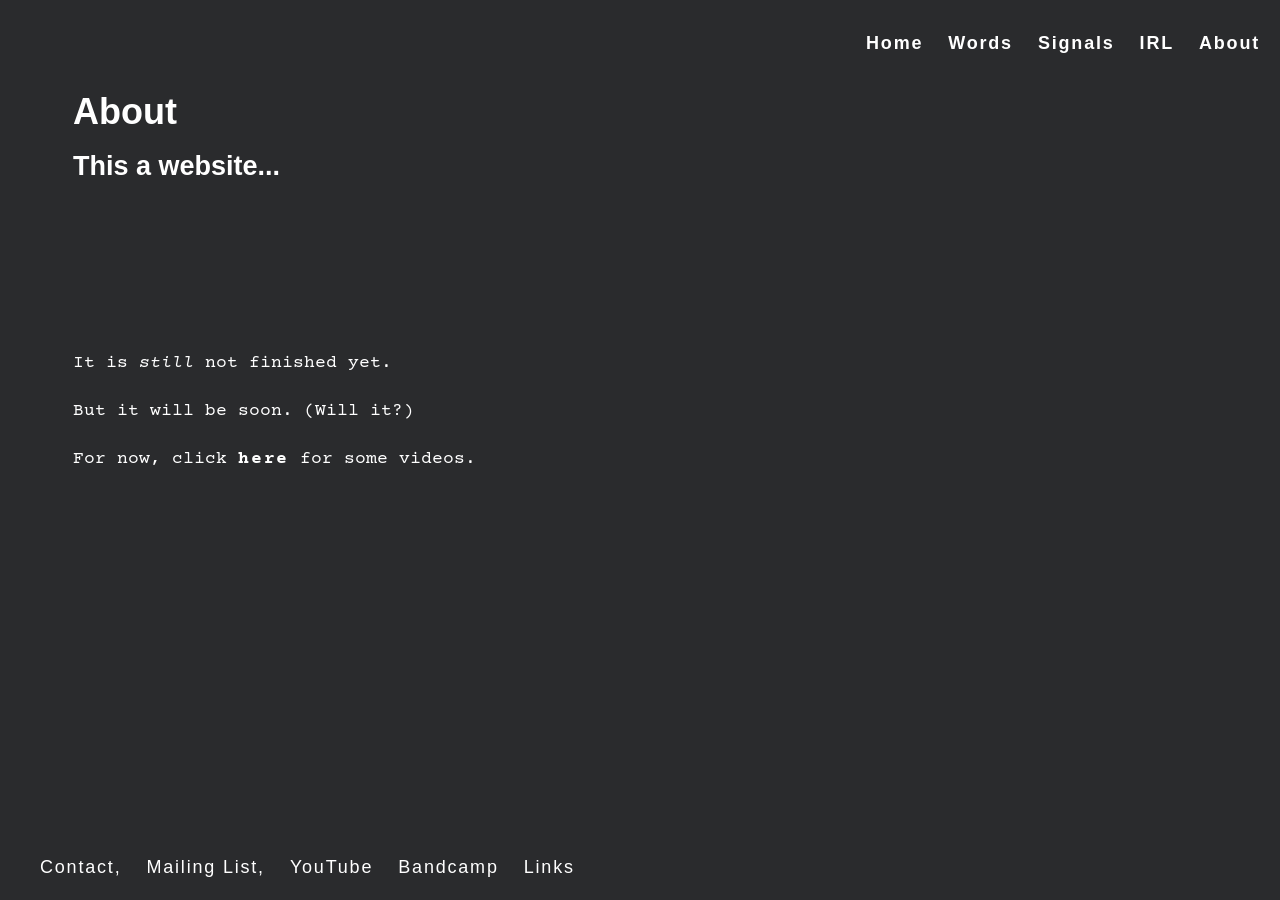
==== about.html @ 9b107da9 "Create about.html" ====
<!doctype html>
<html lang="en">
<head>

	<meta charset="UTF-8" />
	<title>Hello, world! - About</title>
	<meta name="viewport" content="width=device-width, initial-scale=1" />
	<link rel="stylesheet" href="style.css" />

	<link rel="apple-touch-icon" sizes="180x180" href="/apple-touch-icon.png">
	<link rel="icon" type="image/png" sizes="32x32" href="/favicon-32x32.png">
	<link rel="icon" type="image/png" sizes="16x16" href="/favicon-16x16.png">
	<link rel="manifest" href="/site.webmanifest">

	<link rel="preconnect" href="https://fonts.googleapis.com">
	<link rel="preconnect" href="https://fonts.gstatic.com" crossorigin>
	<link href="https://fonts.googleapis.com/css2?family=Courier+Prime:ital,wght@0,400;0,700;1,400;1,700&display=swap" rel="stylesheet">
	
</head>



<body>
<div id="all_wrap">
	<header>
		<div id="header_nav">
				<ul id="menu">
					<li>
						<a href="/">Home</a>
					</li>
					<li>
						<a href="/">Words</a>
					</li>
					<li>
						<a href="/signals.html">Signals</a>
					</li>
					<li>
						<a href="/irl.html">IRL</a>
					</li>
					<li>
						<a href="/about.html">About</a>
					</li>
				</ul>
		</div>
	</header>
	
	<div id="hello">
	<h1>About</h1>
	<h2>This a website...</h2>
	</div>

	<div id="hello">
	<p>It is <i>still</i> not finished yet.</p>
	<p>But it will be soon. (Will it?)</p>
	<p>For now, click <a href="https://www.youtube.com/@justrichardcharles?sub_confirmation=1&sub_confirmation=1" target="_blank">here</a> for some videos.</p>
	</div>

	<footer>

			<div id="footer_nav">
					<ul id="social_menu">
						<li>
							<a href="mailto:hello@justrichardcharles.com" target=_blank>Contact,</a>
						</li>
						<li>
							<a href="https://www.patreon.com/justrichardcharles" target=_blank">Mailing List,</a>
						</li>
						<li>
							<a href="https://www.youtube.com/@justrichardcharles?sub_confirmation=1&sub_confirmation=1" target=_blank>YouTube</a>
						</li>
						<li>
							<a href="https://wavetenet.bandcamp.com/" target=_blank>Bandcamp</a>
						</li>
						<li>
							<a href="https://linktr.ee/justrichardcharles" target=_blank>Links</a>
						</li>
					</ul>
			</div>

	</footer>
</div id="all_wrap">	
</body>
---- style.css ----
header
,nav
,section
,article
,aside
,footer
,hgroup{
    display: block;
}


html, body {
    width: 100%;
    height: 100%;
  margin: 0 auto;  
  padding: 0;
  font-size: 18px;
  line-height:30px; 
  font-family: "Courier Prime", monospace;
  color: #fff;
  background-color: #2A2B2D;
  background-image: url("images/set.jpg") ;
  background-position: center; /* Center the image */
  background-repeat: no-repeat; /* Do not repeat the image */
  background-size: cover;
}  

#all_wrap {
	padding: 10px;
}

h1 {
	 font-family: "Arial", "Helvetica", sans-serif;
}

h2 {
	 font-family: "Arial", "Helvetica", sans-serif;
}	

a {
	color: #fff;
	text-decoration: none;
	font-weight: 700;
	letter-spacing: 0.1em;
}

.courier-prime-regular {
  font-family: "Courier Prime", monospace;
  font-weight: 400;
  font-style: normal;
}

.courier-prime-bold {
  font-family: "Courier Prime", monospace;
  font-weight: 700;
  font-style: normal;
}

.courier-prime-regular-italic {
  font-family: "Courier Prime", monospace;
  font-weight: 400;
  font-style: italic;
}

.courier-prime-bold-italic {
  font-family: "Courier Prime", monospace;
  font-weight: 700;
  font-style: italic;
}

header {
	z-index: 50;
	position: relative;
	width: 100%;
	font-family: "Arial", "Helvetica", sans-serif; 	
}

#header_nav {
	width: auto;
	float: right;
}


#menu ul{
	list-style: none;	
	margin: 0 0 0 40px;
}

#menu li{
	display: inline;
	padding: 0 10px 0 10px;
	text-decoration: none;	
}




#hello {
	padding: 5%;
}


footer {
	z-index: 50;
	position: fixed;
	height: auto;
	width: 100%;
	bottom: 0px;
	left: 0px;
	right: 0px;
	font-family: "Arial", "Helvetica", sans-serif; 	
}

#footer_nav {
	width: auto;
	float: left;
}


#social_menu ul{
	list-style: none;	
}

#social_menu li{
	display: inline;
	padding: 0 20px 0 0;
	text-decoration: none;	
}

#social_menu a {
	font-weight: 400;
}
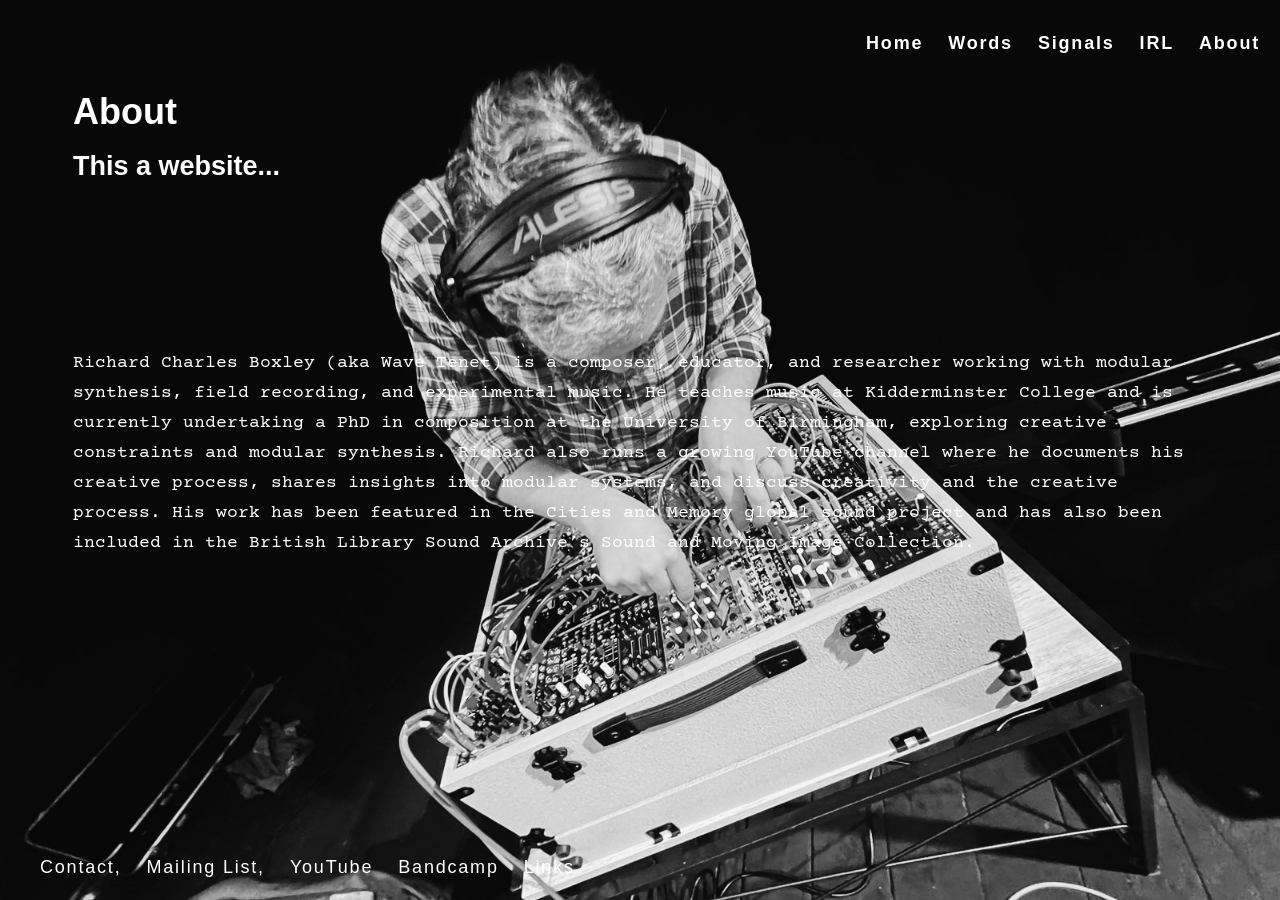
==== commit 20ca390b: "Update about.html" ====
--- a/about.html
+++ b/about.html
@@ -31,7 +31,7 @@
 					<li>
 						<a href="/">Words</a>
 					</li>
-					<li>
+					<li> 
 						<a href="/signals.html">Signals</a>
 					</li>
 					<li>
@@ -50,9 +50,10 @@
 	</div>
 
 	<div id="hello">
-	<p>It is <i>still</i> not finished yet.</p>
-	<p>But it will be soon. (Will it?)</p>
-	<p>For now, click <a href="https://www.youtube.com/@justrichardcharles?sub_confirmation=1&sub_confirmation=1" target="_blank">here</a> for some videos.</p>
+	<p>Richard Charles Boxley (aka Wave Tenet) is a composer, educator, and researcher working with modular synthesis, field recording, and experimental music. 
+		He teaches music at Kidderminster College and is currently undertaking a PhD in composition at the University of Birmingham, exploring creative constraints and modular synthesis. 
+		Richard also runs a growing YouTube channel where he documents his creative process, shares insights into modular systems, and discuss creativity and the creative process. 
+		His work has been featured in the Cities and Memory global sound project and has also been included in the British Library Sound Archive’s Sound and Moving Image Collection.</p>
 	</div>
 
 	<footer>
--- a/style.css
+++ b/style.css
@@ -19,7 +19,7 @@
   font-family: "Courier Prime", monospace;
   color: #fff;
   background-color: #2A2B2D;
-  background-image: url("images/set.jpg") ;
+  background-image: url(/images/set.jpg) ;
   background-position: center; /* Center the image */
   background-repeat: no-repeat; /* Do not repeat the image */
   background-size: cover;
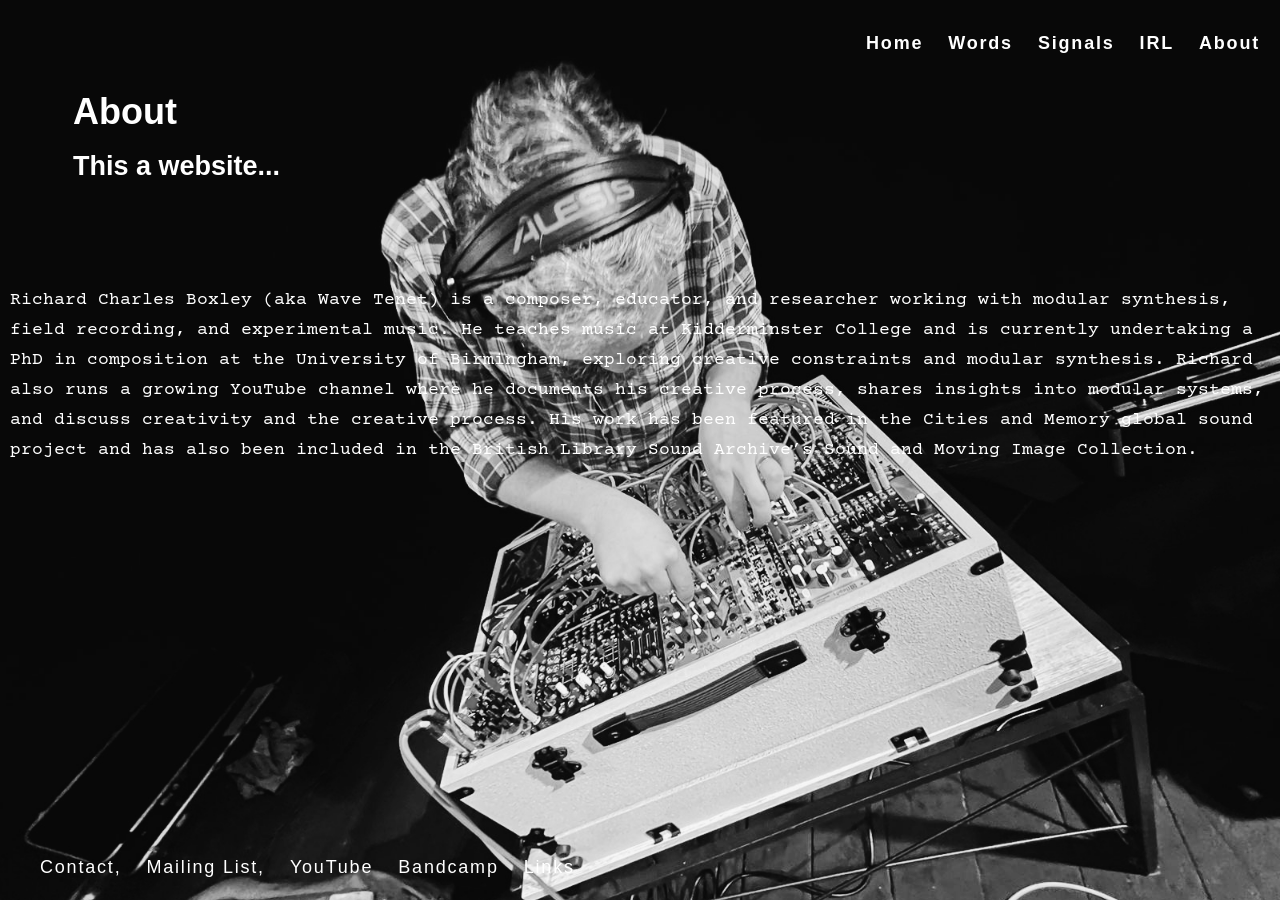
==== commit baed1d5c: "Update about.html" ====
--- a/about.html
+++ b/about.html
@@ -49,7 +49,7 @@
 	<h2>This a website...</h2>
 	</div>
 
-	<div id="hello">
+	<div id="about">
 	<p>Richard Charles Boxley (aka Wave Tenet) is a composer, educator, and researcher working with modular synthesis, field recording, and experimental music. 
 		He teaches music at Kidderminster College and is currently undertaking a PhD in composition at the University of Birmingham, exploring creative constraints and modular synthesis. 
 		Richard also runs a growing YouTube channel where he documents his creative process, shares insights into modular systems, and discuss creativity and the creative process. 
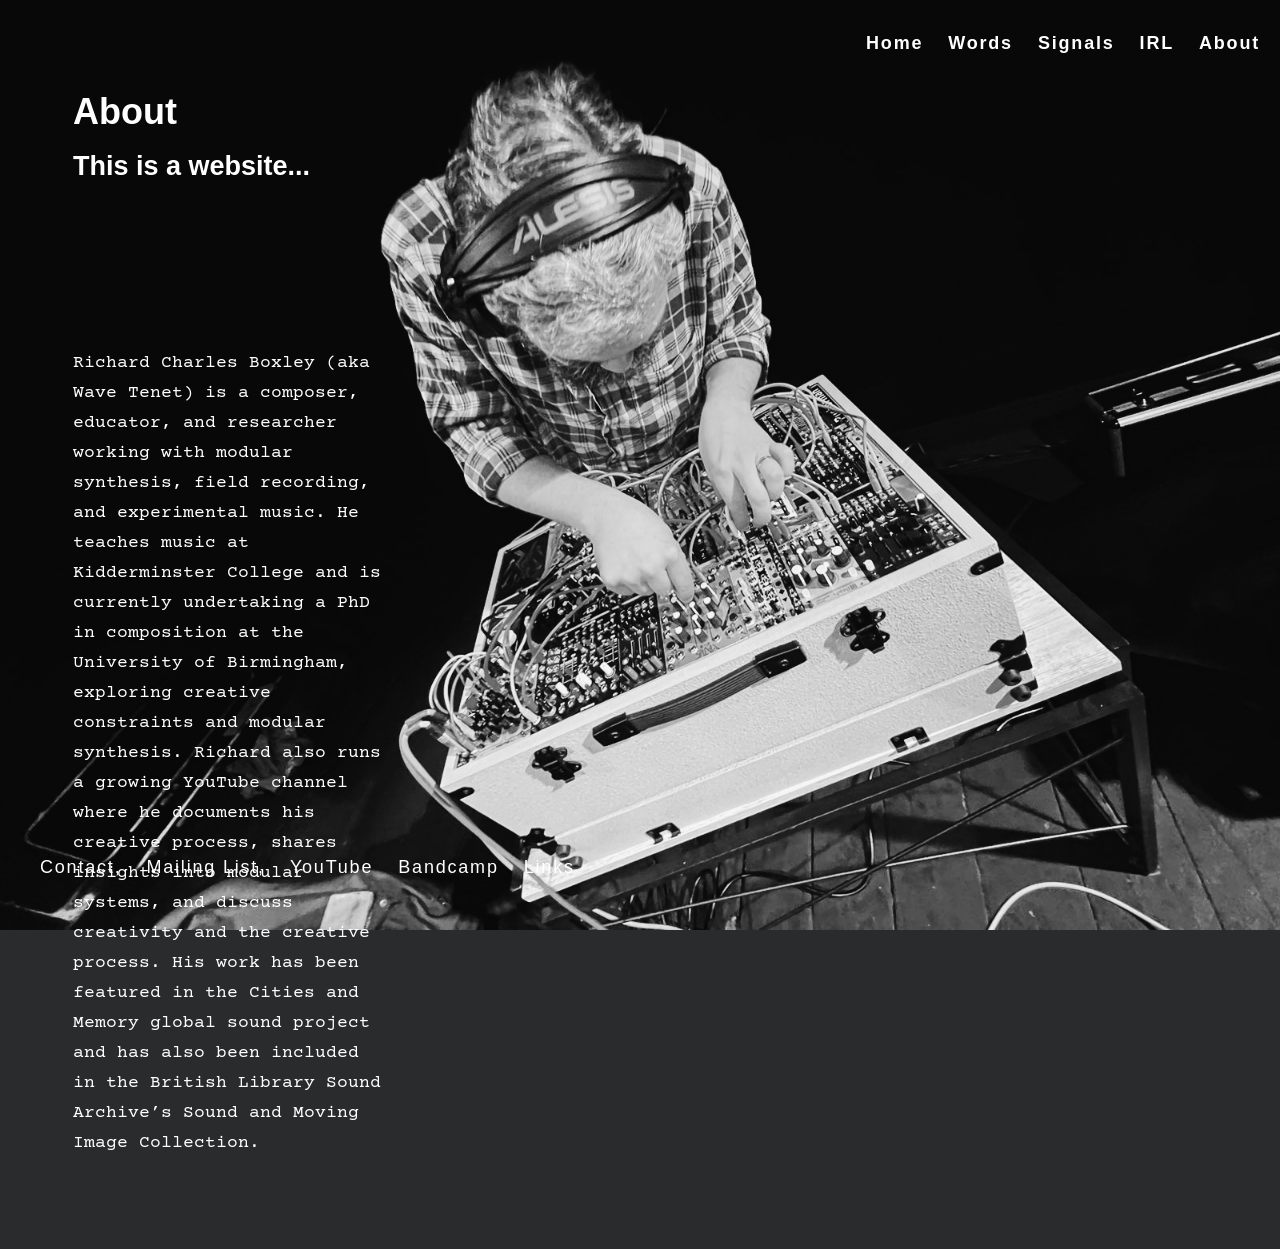
==== commit d773c1a4: "Update about.html" ====
--- a/about.html
+++ b/about.html
@@ -46,7 +46,7 @@
 	
 	<div id="hello">
 	<h1>About</h1>
-	<h2>This a website...</h2>
+	<h2>This is a website...</h2>
 	</div>
 
 	<div id="about">
--- a/style.css
+++ b/style.css
@@ -99,6 +99,12 @@
 	padding: 5%;
 }
 
+#about {
+	padding: 5%;
+	width:25%;
+	
+}
+
 
 footer {
 	z-index: 50;
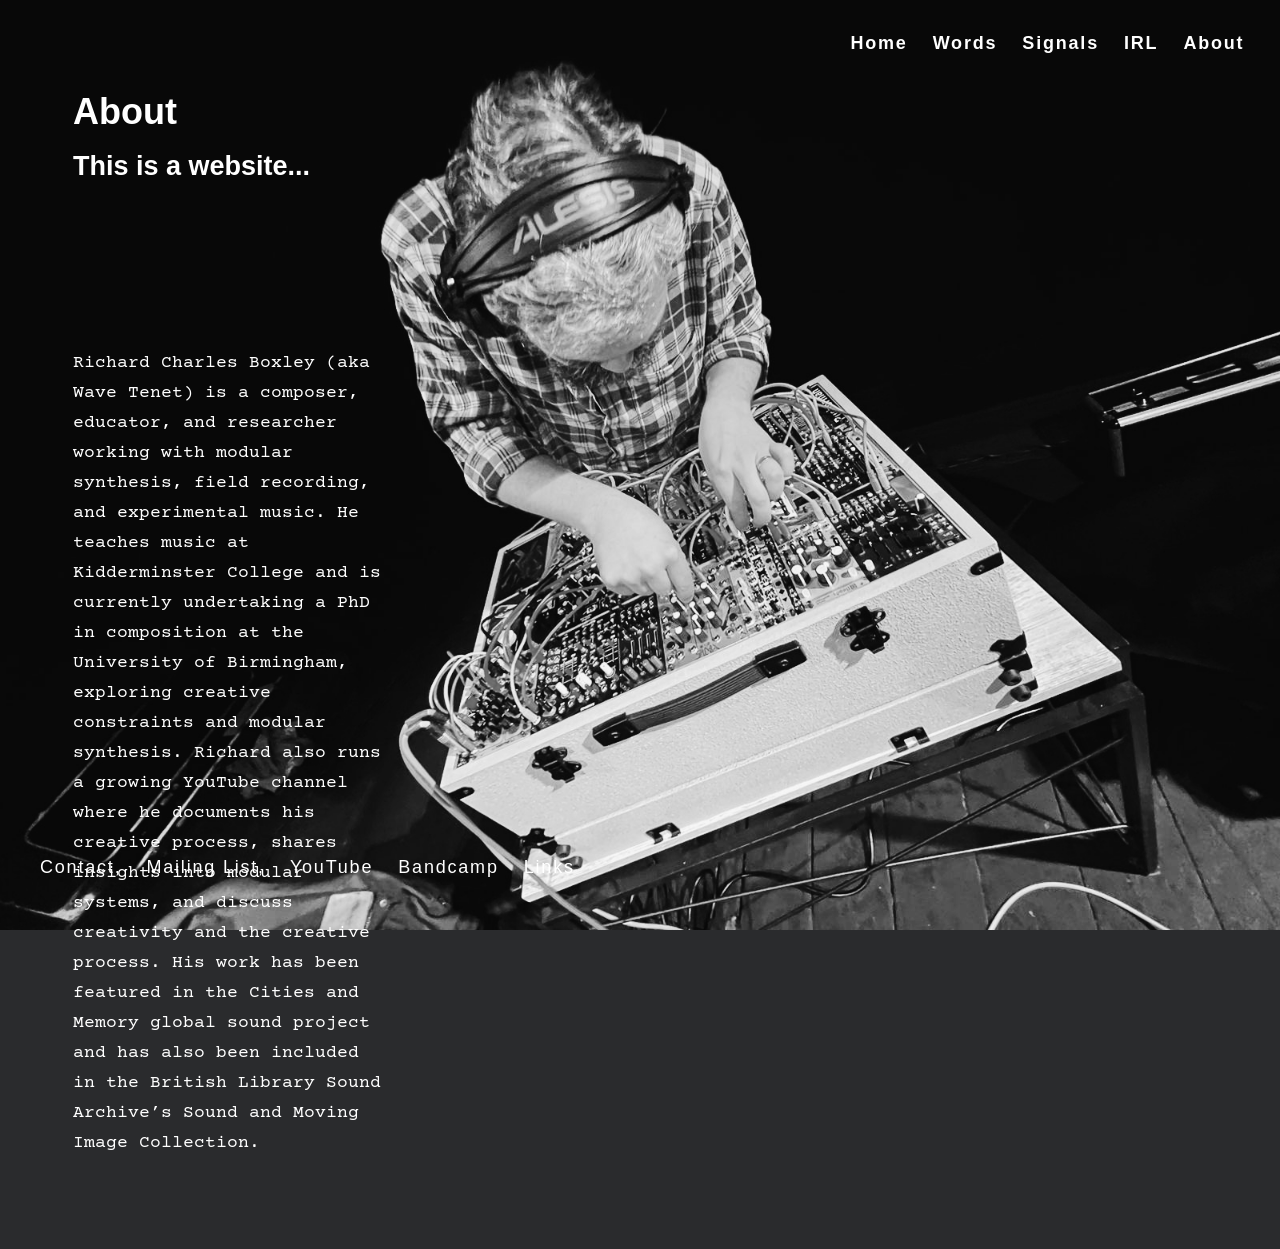
==== commit aa0305fb: "Update about.html" ====
--- a/about.html
+++ b/about.html
@@ -29,7 +29,7 @@
 						<a href="/">Home</a>
 					</li>
 					<li>
-						<a href="/">Words</a>
+						<a href="https://justrichardcharles.substack.com" target=_blank>Words</a>
 					</li>
 					<li> 
 						<a href="/signals.html">Signals</a>
--- a/style.css
+++ b/style.css
@@ -23,7 +23,28 @@
   background-position: center; /* Center the image */
   background-repeat: no-repeat; /* Do not repeat the image */
   background-size: cover;
+  background-attachment: fixed;
 }  
+
+@media (max-width: 480px){
+  html, body {
+    background-image: none !important;
+	  
+  }
+ header {
+	 position:relative !important;
+ }
+	#hello {
+		margin-top:40px;
+	}
+	#about {
+		width:90% !important;
+	}
+
+	footer {
+		position:relative !important;
+	}
+}
 
 #all_wrap {
 	padding: 10px;
@@ -70,14 +91,15 @@
 
 header {
 	z-index: 50;
-	position: relative;
-	width: 100%;
+	position: fixed;
+	width: 98%;
 	font-family: "Arial", "Helvetica", sans-serif; 	
 }
 
 #header_nav {
 	width: auto;
 	float: right;
+	margin-right: 10px;
 }
 
 
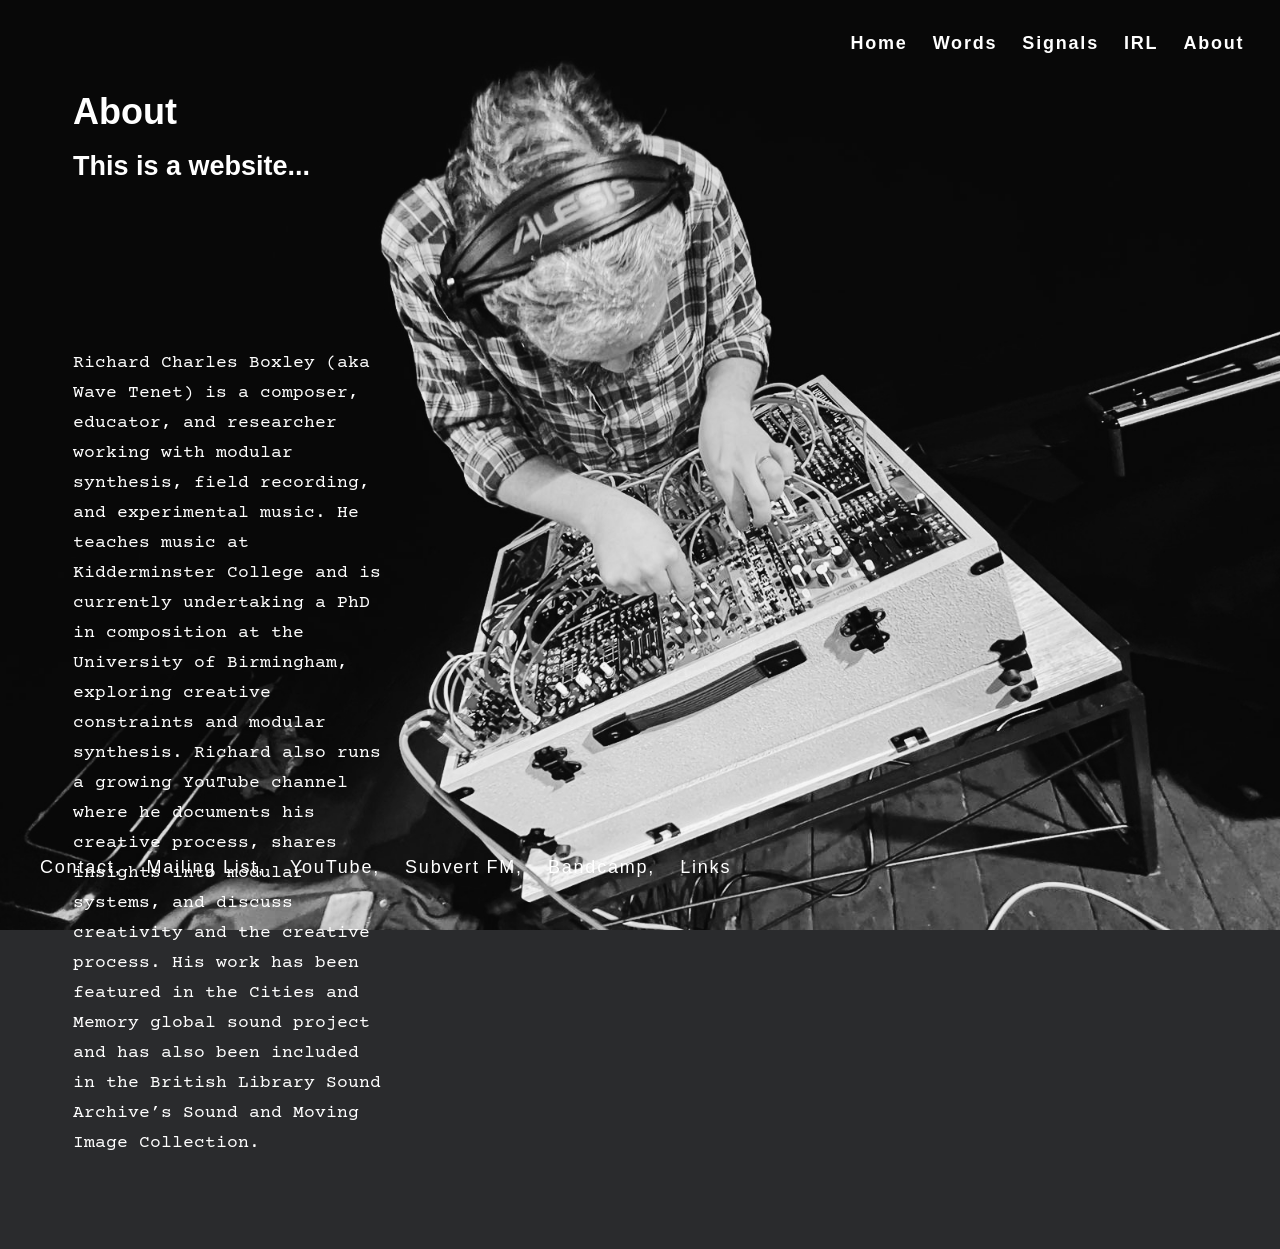
==== commit 53bf99b2: "Update about.html" ====
--- a/about.html
+++ b/about.html
@@ -67,10 +67,13 @@
 							<a href="https://www.patreon.com/justrichardcharles" target=_blank">Mailing List,</a>
 						</li>
 						<li>
-							<a href="https://www.youtube.com/@justrichardcharles?sub_confirmation=1&sub_confirmation=1" target=_blank>YouTube</a>
+							<a href="https://www.youtube.com/@justrichardcharles?sub_confirmation=1&sub_confirmation=1" target=_blank>YouTube,</a>
 						</li>
 						<li>
-							<a href="https://wavetenet.bandcamp.com/" target=_blank>Bandcamp</a>
+							<a href="https://www.subvert.fm/wave-tenet" target=_blank>Subvert FM,</a>
+						</li>	
+						<li>
+							<a href="https://wavetenet.bandcamp.com/" target=_blank>Bandcamp,</a>
 						</li>
 						<li>
 							<a href="https://linktr.ee/justrichardcharles" target=_blank>Links</a>
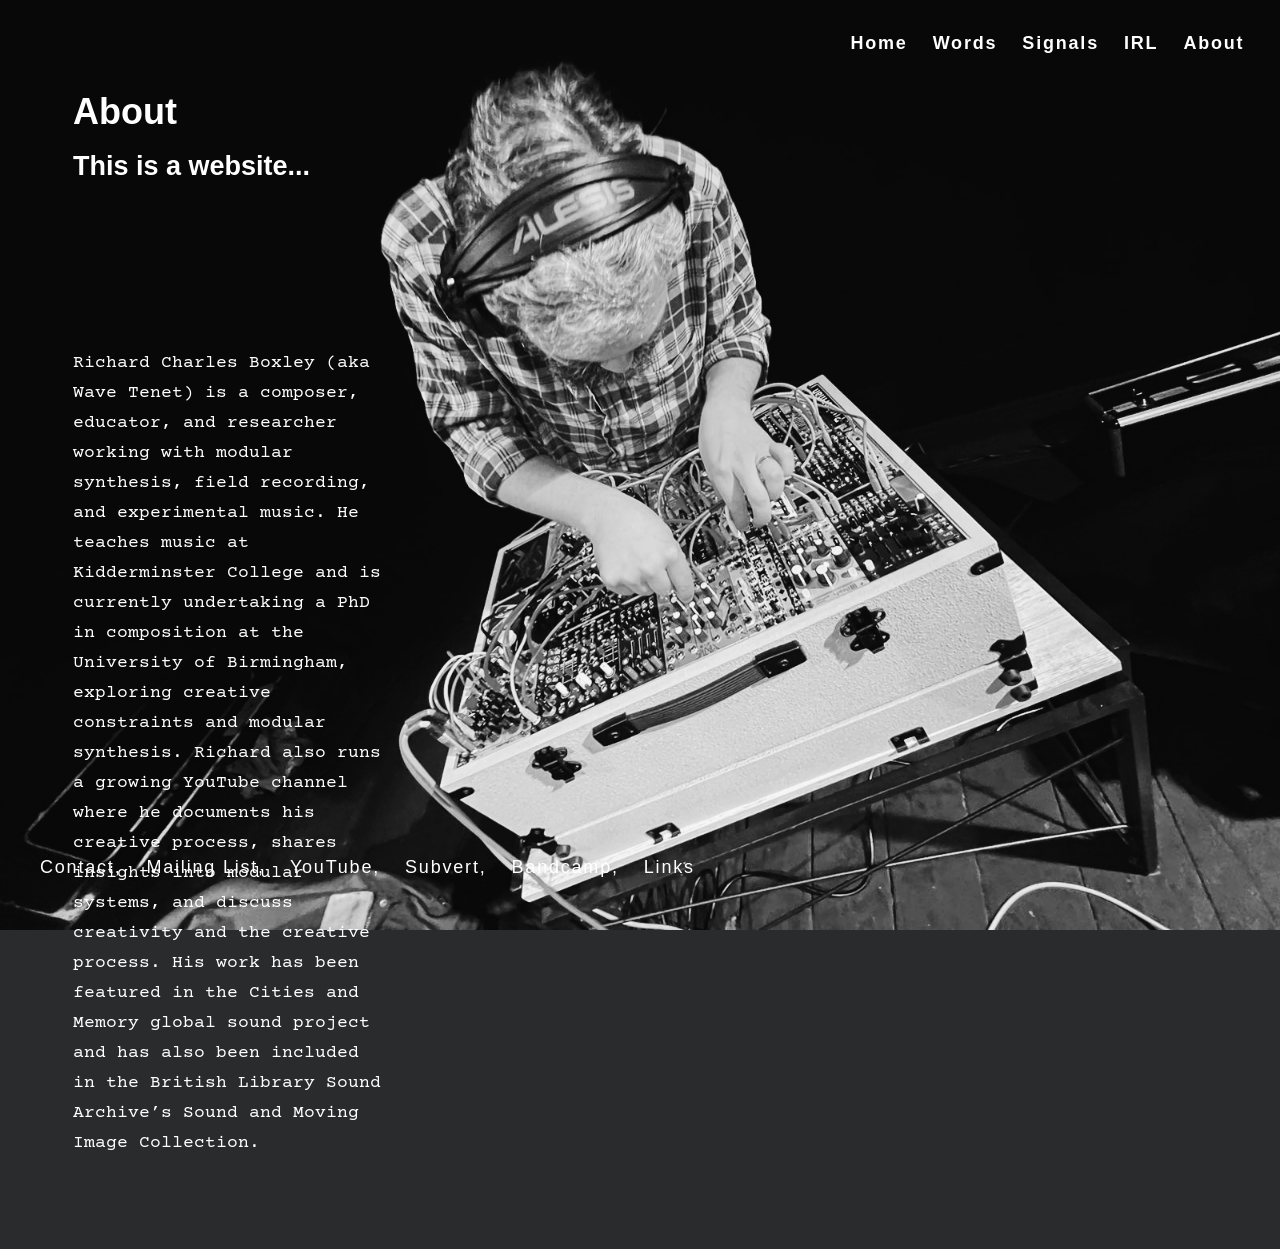
==== commit b4565c48: "Update about.html" ====
--- a/about.html
+++ b/about.html
@@ -70,7 +70,7 @@
 							<a href="https://www.youtube.com/@justrichardcharles?sub_confirmation=1&sub_confirmation=1" target=_blank>YouTube,</a>
 						</li>
 						<li>
-							<a href="https://www.subvert.fm/wave-tenet" target=_blank>Subvert FM,</a>
+							<a href="https://www.subvert.fm/wave-tenet" target=_blank>Subvert,</a>
 						</li>	
 						<li>
 							<a href="https://wavetenet.bandcamp.com/" target=_blank>Bandcamp,</a>
